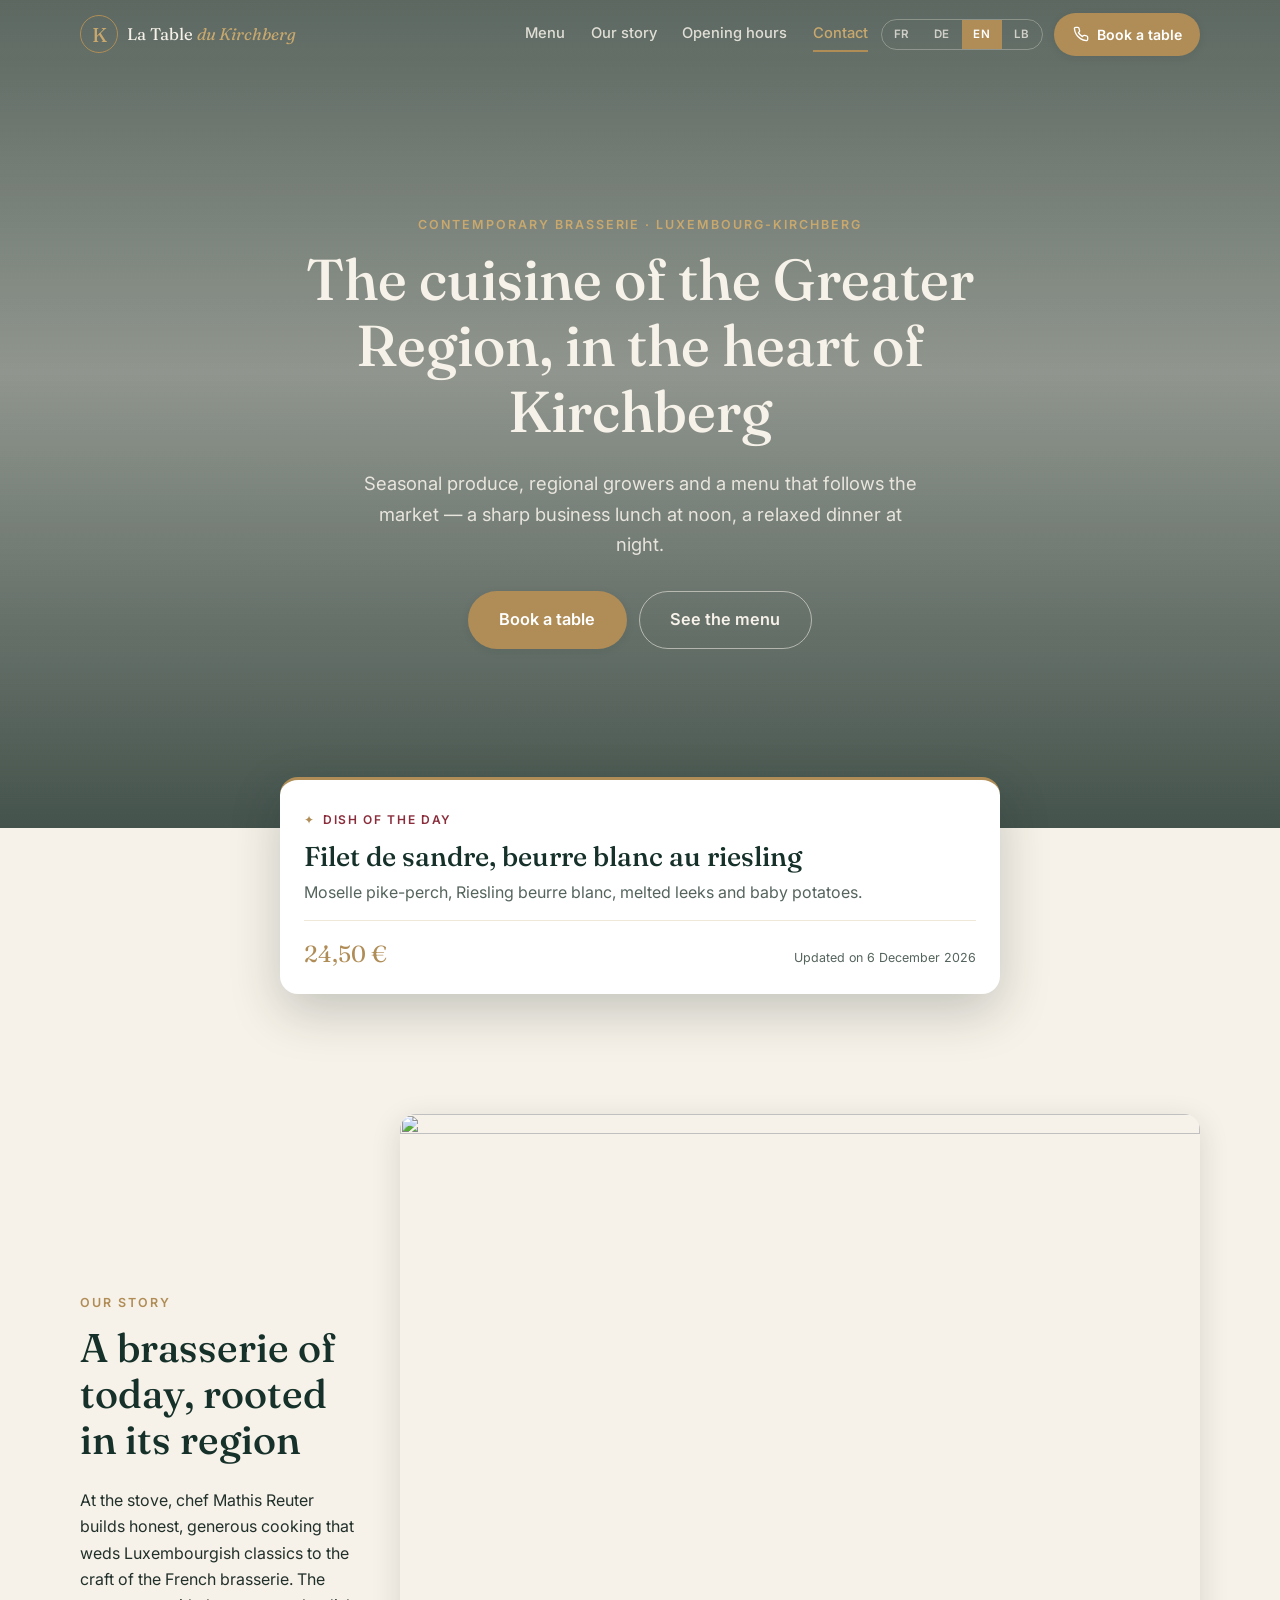
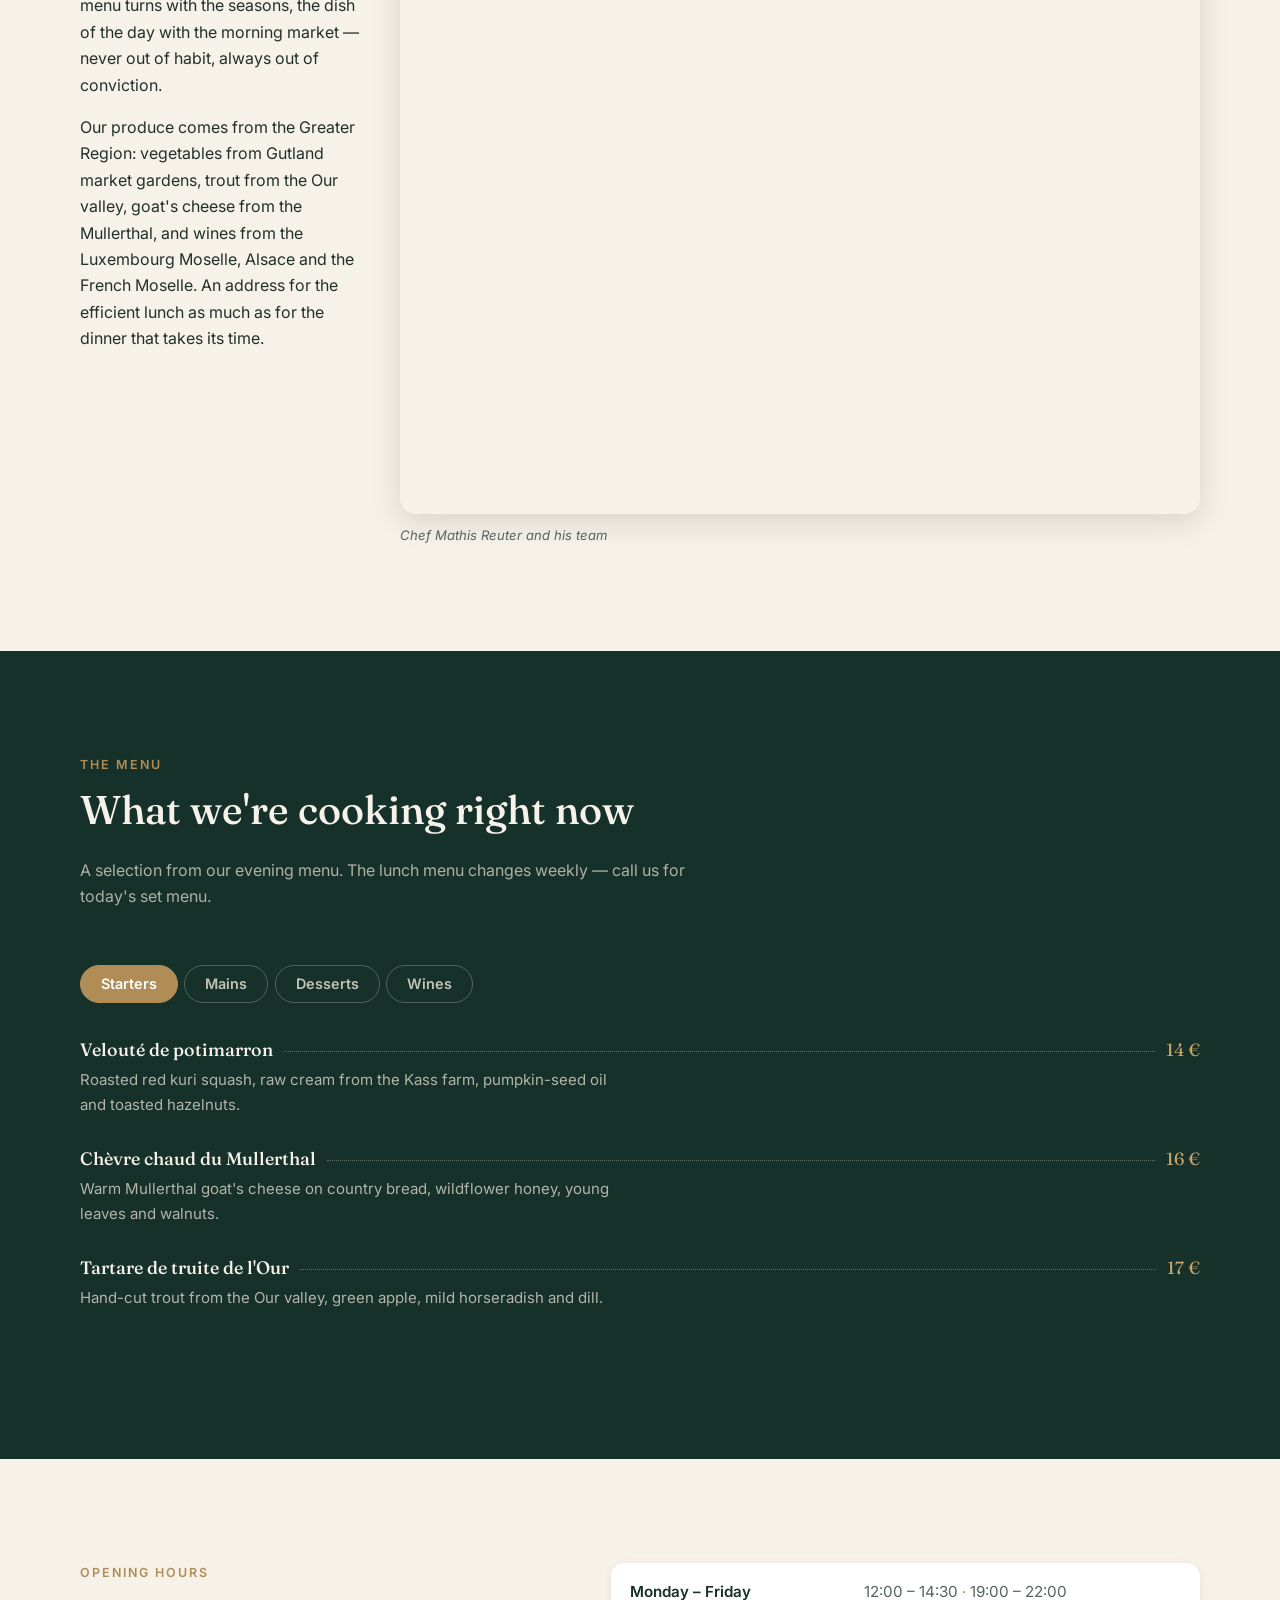
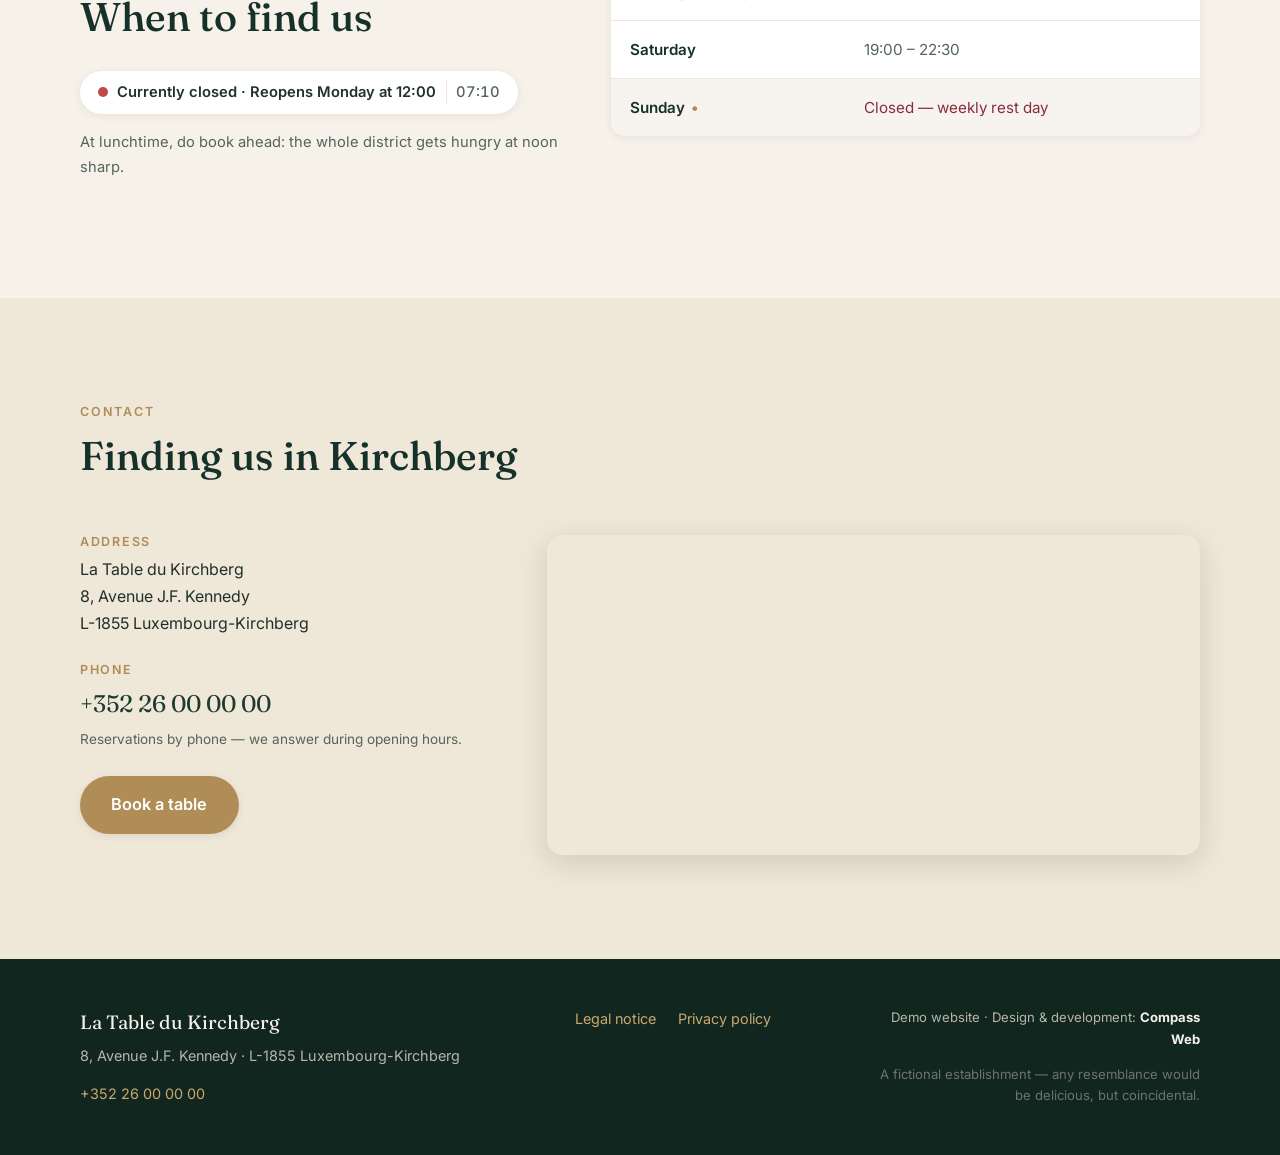
==== index.html @ d332e6d7 "Erster Commit - Webseite" ====
<!DOCTYPE html>
<html lang="fr">
<head>
  <meta charset="UTF-8">
  <meta name="viewport" content="width=device-width, initial-scale=1.0">
  <title>La Table du Kirchberg — Brasserie contemporaine à Luxembourg</title>
  <meta name="description" content="Brasserie contemporaine au Kirchberg : cuisine luxembourgeoise et française, produits régionaux de saison, plat du jour, déjeuner d'affaires et dîner à la carte. Réservation : +352 26 00 00 00.">

  <!-- Open Graph -->
  <meta property="og:type" content="restaurant">
  <meta property="og:title" content="La Table du Kirchberg — Brasserie contemporaine à Luxembourg">
  <meta property="og:description" content="Cuisine de la Grande Région au cœur du Kirchberg. Plat du jour, carte de saison, vins de la Moselle. Réservez au +352 26 00 00 00.">
  <meta property="og:url" content="https://la-table-du-kirchberg.example.com/">
  <meta property="og:image" content="https://placehold.co/1200x630/1d3a2f/f5efe4?text=La+Table+du+Kirchberg">
  <meta property="og:locale" content="fr_LU">
  <meta property="og:locale:alternate" content="de_LU">
  <meta property="og:locale:alternate" content="en_GB">
  <meta property="og:locale:alternate" content="lb_LU">

  <!-- schema.org -->
  <script type="application/ld+json">
  {
    "@context": "https://schema.org",
    "@type": "Restaurant",
    "name": "La Table du Kirchberg",
    "servesCuisine": ["Luxembourgish", "French"],
    "priceRange": "€€€",
    "telephone": "+352 26 00 00 00",
    "address": {
      "@type": "PostalAddress",
      "streetAddress": "8, Avenue J.F. Kennedy",
      "postalCode": "L-1855",
      "addressLocality": "Luxembourg-Kirchberg",
      "addressCountry": "LU"
    },
    "openingHoursSpecification": [
      {
        "@type": "OpeningHoursSpecification",
        "dayOfWeek": ["Monday","Tuesday","Wednesday","Thursday","Friday"],
        "opens": "12:00", "closes": "14:30"
      },
      {
        "@type": "OpeningHoursSpecification",
        "dayOfWeek": ["Monday","Tuesday","Wednesday","Thursday","Friday"],
        "opens": "19:00", "closes": "22:00"
      },
      {
        "@type": "OpeningHoursSpecification",
        "dayOfWeek": "Saturday",
        "opens": "19:00", "closes": "22:30"
      }
    ]
  }
  </script>

  <!-- Fonts -->
  <link rel="preconnect" href="https://fonts.googleapis.com">
  <link rel="preconnect" href="https://fonts.gstatic.com" crossorigin>
  <link href="https://fonts.googleapis.com/css2?family=Fraunces:ital,opsz,wght@0,9..144,400;0,9..144,500;0,9..144,600;1,9..144,400&family=Inter:wght@400;500;600&display=swap" rel="stylesheet">

  <link rel="stylesheet" href="style.css">
</head>
<body>

  <!-- ======================= HEADER ======================= -->
  <header class="site-header" id="siteHeader">
    <div class="header-inner">
      <a class="logo" href="#top" aria-label="La Table du Kirchberg — retour en haut">
        <span class="logo-mark">K</span>
        <span class="logo-text">La Table <em>du Kirchberg</em></span>
      </a>

      <nav class="main-nav" aria-label="Navigation principale">
        <a href="#menu" data-i18n="nav.menu" data-spy="menu">La carte</a>
        <a href="#about" data-i18n="nav.about" data-spy="about">Notre maison</a>
        <a href="#hours" data-i18n="nav.hours" data-spy="hours">Horaires</a>
        <a href="#contact" data-i18n="nav.contact" data-spy="contact">Contact</a>
      </nav>

      <div class="header-actions">
        <div class="lang-switch" role="group" aria-label="Choix de la langue">
          <button type="button" data-lang="fr" class="active" aria-pressed="true">FR</button>
          <button type="button" data-lang="de" aria-pressed="false">DE</button>
          <button type="button" data-lang="en" aria-pressed="false">EN</button>
          <button type="button" data-lang="lb" aria-pressed="false">LB</button>
        </div>
        <a class="btn btn-primary btn-reserve" href="tel:+35226000000">
          <svg viewBox="0 0 24 24" width="16" height="16" aria-hidden="true" fill="none" stroke="currentColor" stroke-width="2" stroke-linecap="round" stroke-linejoin="round"><path d="M22 16.92v3a2 2 0 0 1-2.18 2 19.79 19.79 0 0 1-8.63-3.07 19.5 19.5 0 0 1-6-6 19.79 19.79 0 0 1-3.07-8.67A2 2 0 0 1 4.11 2h3a2 2 0 0 1 2 1.72c.13.96.36 1.9.7 2.81a2 2 0 0 1-.45 2.11L8.09 9.91a16 16 0 0 0 6 6l1.27-1.27a2 2 0 0 1 2.11-.45c.91.34 1.85.57 2.81.7A2 2 0 0 1 22 16.92z"/></svg>
          <span data-i18n="nav.reserve">Réserver</span>
        </a>
      </div>
    </div>
  </header>

  <main id="top">

    <!-- ======================= HERO ======================= -->
    <section class="hero" id="hero">
      <div class="hero-media" aria-hidden="true">
        <img src="https://placehold.co/1600x1000/16302a/f5efe4?text=Photo+%3A+Gastraum+am+Abend"
             alt="" width="1600" height="1000" fetchpriority="high">
        <div class="hero-scrim"></div>
      </div>
      <div class="hero-content">
        <p class="eyebrow" data-i18n="hero.eyebrow">Brasserie contemporaine · Luxembourg-Kirchberg</p>
        <h1 data-i18n="hero.title">La cuisine de la Grande Région, au cœur du Kirchberg</h1>
        <p class="hero-sub" data-i18n="hero.subtitle">Produits de saison, producteurs régionaux et une carte qui suit le rythme du marché — déjeuner d'affaires le midi, dîner détendu le soir.</p>
        <div class="hero-ctas">
          <a class="btn btn-primary btn-lg glow-once" href="tel:+35226000000" data-i18n="hero.ctaReserve">Réserver une table</a>
          <a class="btn btn-ghost btn-lg" href="#menu" data-i18n="hero.ctaMenu">Découvrir la carte</a>
        </div>
      </div>
    </section>

    <!-- ================== PLAT DU JOUR ==================== -->
    <section class="plat-section" id="plat" hidden>
      <div class="container">
        <article class="plat-card" id="platCard" aria-live="polite">
          <div class="plat-badge">
            <span class="plat-badge-star" aria-hidden="true">✦</span>
            <span data-i18n="plat.label">Plat du jour</span>
          </div>
          <div class="plat-body">
            <h2 class="plat-dish" id="platDish"></h2>
            <p class="plat-desc" id="platDesc"></p>
          </div>
          <div class="plat-meta">
            <span class="plat-price" id="platPrice"></span>
            <span class="plat-updated"><span data-i18n="plat.updated">Mis à jour le</span> <time id="platDate"></time></span>
          </div>
        </article>
      </div>
    </section>

    <!-- ===================== ABOUT ======================== -->
    <section class="section about" id="about">
      <div class="container about-grid">
        <div class="about-text reveal">
          <p class="eyebrow" data-i18n="about.eyebrow">Notre maison</p>
          <h2 data-i18n="about.title">Une brasserie d'aujourd'hui, ancrée dans sa région</h2>
          <p data-i18n="about.p1">Aux fourneaux, le chef Mathis Reuter compose une cuisine franche et généreuse…</p>
          <p data-i18n="about.p2">Nos produits viennent de la Grande Région…</p>
        </div>
        <figure class="about-media reveal">
          <img src="https://placehold.co/800x1000/8a2d3b/f5efe4?text=Photo+%3A+K%C3%BCchenchef+in+der+K%C3%BCche"
               alt="" width="800" height="1000" loading="lazy">
          <figcaption data-i18n="about.imgCaption">Le chef Mathis Reuter et son équipe</figcaption>
        </figure>
      </div>
    </section>

    <!-- ====================== MENU ======================== -->
    <section class="section menu" id="menu">
      <div class="container">
        <div class="section-head reveal">
          <p class="eyebrow" data-i18n="menu.eyebrow">La carte</p>
          <h2 data-i18n="menu.title">Ce que nous cuisinons en ce moment</h2>
          <p class="section-sub" data-i18n="menu.subtitle">Une sélection de notre carte du soir.</p>
        </div>

        <div class="menu-tabs reveal" role="tablist" aria-label="Catégories de la carte">
          <button role="tab" aria-selected="true"  aria-controls="panel-entrees"  id="tab-entrees"  data-cat="entrees"  class="active" data-i18n="menu.tab.entrees">Entrées</button>
          <button role="tab" aria-selected="false" aria-controls="panel-plats"    id="tab-plats"    data-cat="plats"    data-i18n="menu.tab.plats">Plats</button>
          <button role="tab" aria-selected="false" aria-controls="panel-desserts" id="tab-desserts" data-cat="desserts" data-i18n="menu.tab.desserts">Desserts</button>
          <button role="tab" aria-selected="false" aria-controls="panel-vins"     id="tab-vins"     data-cat="vins"     data-i18n="menu.tab.vins">Vins</button>
        </div>

        <div class="menu-panels">
          <div class="menu-panel active" id="panel-entrees" role="tabpanel" aria-labelledby="tab-entrees">
            <ul class="dish-list">
              <li class="dish">
                <div class="dish-head"><h3>Velouté de potimarron</h3><span class="dish-dots" aria-hidden="true"></span><span class="dish-price">14&nbsp;€</span></div>
                <p data-i18n="dish.veloute.desc"></p>
              </li>
              <li class="dish">
                <div class="dish-head"><h3>Chèvre chaud du Mullerthal</h3><span class="dish-dots" aria-hidden="true"></span><span class="dish-price">16&nbsp;€</span></div>
                <p data-i18n="dish.chevre.desc"></p>
              </li>
              <li class="dish">
                <div class="dish-head"><h3>Tartare de truite de l'Our</h3><span class="dish-dots" aria-hidden="true"></span><span class="dish-price">17&nbsp;€</span></div>
                <p data-i18n="dish.tartare.desc"></p>
              </li>
            </ul>
          </div>

          <div class="menu-panel" id="panel-plats" role="tabpanel" aria-labelledby="tab-plats" hidden>
            <ul class="dish-list">
              <li class="dish">
                <div class="dish-head"><h3>Bouchée à la reine</h3><span class="dish-dots" aria-hidden="true"></span><span class="dish-price">26&nbsp;€</span></div>
                <p data-i18n="dish.bouchee.desc"></p>
              </li>
              <li class="dish">
                <div class="dish-head"><h3>Judd mat Gaardebounen</h3><span class="dish-dots" aria-hidden="true"></span><span class="dish-price">28&nbsp;€</span></div>
                <p data-i18n="dish.judd.desc"></p>
              </li>
              <li class="dish">
                <div class="dish-head"><h3>Filet de sandre, beurre blanc au riesling</h3><span class="dish-dots" aria-hidden="true"></span><span class="dish-price">32&nbsp;€</span></div>
                <p data-i18n="dish.sandre.desc"></p>
              </li>
              <li class="dish">
                <div class="dish-head"><h3>Entrecôte, frites maison, béarnaise</h3><span class="dish-dots" aria-hidden="true"></span><span class="dish-price">34&nbsp;€</span></div>
                <p data-i18n="dish.entrecote.desc"></p>
              </li>
            </ul>
          </div>

          <div class="menu-panel" id="panel-desserts" role="tabpanel" aria-labelledby="tab-desserts" hidden>
            <ul class="dish-list">
              <li class="dish">
                <div class="dish-head"><h3>Quetschentaart</h3><span class="dish-dots" aria-hidden="true"></span><span class="dish-price">11&nbsp;€</span></div>
                <p data-i18n="dish.quetschentaart.desc"></p>
              </li>
              <li class="dish">
                <div class="dish-head"><h3>Mousse au chocolat, fleur de sel</h3><span class="dish-dots" aria-hidden="true"></span><span class="dish-price">12&nbsp;€</span></div>
                <p data-i18n="dish.mousse.desc"></p>
              </li>
              <li class="dish">
                <div class="dish-head"><h3>Café gourmand</h3><span class="dish-dots" aria-hidden="true"></span><span class="dish-price">13&nbsp;€</span></div>
                <p data-i18n="dish.cafe.desc"></p>
              </li>
            </ul>
          </div>

          <div class="menu-panel" id="panel-vins" role="tabpanel" aria-labelledby="tab-vins" hidden>
            <p class="wine-unit"><span data-i18n="menu.wineUnit">verre / bouteille</span></p>
            <ul class="dish-list">
              <li class="dish">
                <div class="dish-head"><h3>Riesling « Wormeldange »</h3><span class="dish-dots" aria-hidden="true"></span><span class="dish-price">9&nbsp;/&nbsp;48&nbsp;€</span></div>
                <p data-i18n="wine.riesling.desc"></p>
              </li>
              <li class="dish">
                <div class="dish-head"><h3>Pinot Gris de la Moselle</h3><span class="dish-dots" aria-hidden="true"></span><span class="dish-price">8&nbsp;/&nbsp;42&nbsp;€</span></div>
                <p data-i18n="wine.pinotgris.desc"></p>
              </li>
              <li class="dish">
                <div class="dish-head"><h3>Crémant de Luxembourg brut</h3><span class="dish-dots" aria-hidden="true"></span><span class="dish-price">10&nbsp;/&nbsp;52&nbsp;€</span></div>
                <p data-i18n="wine.cremant.desc"></p>
              </li>
              <li class="dish">
                <div class="dish-head"><h3>Pinot Noir d'Alsace</h3><span class="dish-dots" aria-hidden="true"></span><span class="dish-price">8&nbsp;/&nbsp;44&nbsp;€</span></div>
                <p data-i18n="wine.pinotnoir.desc"></p>
              </li>
            </ul>
          </div>
        </div>
      </div>
    </section>

    <!-- ===================== HOURS ======================== -->
    <section class="section hours" id="hours">
      <div class="container hours-grid">
        <div class="hours-text reveal">
          <p class="eyebrow" data-i18n="hours.eyebrow">Horaires</p>
          <h2 data-i18n="hours.title">Quand nous trouver</h2>

          <div class="status-badge" id="statusBadge">
            <span class="status-dot" id="statusDot" aria-hidden="true"></span>
            <span class="status-text" id="statusText">…</span>
            <span class="status-clock" id="statusClock" aria-hidden="true"></span>
          </div>

          <p class="hours-note" data-i18n="hours.note">Le midi, pensez à réserver.</p>
        </div>

        <table class="hours-table reveal" id="hoursTable">
          <tbody>
            <tr data-days="1-5">
              <th scope="row" data-i18n="hours.monfri">Lundi – Vendredi</th>
              <td>12:00 – 14:30 <span class="sep">·</span> 19:00 – 22:00</td>
            </tr>
            <tr data-days="6">
              <th scope="row" data-i18n="hours.sat">Samedi</th>
              <td>19:00 – 22:30</td>
            </tr>
            <tr data-days="0" class="closed-row">
              <th scope="row" data-i18n="hours.sun">Dimanche</th>
              <td data-i18n="hours.closedDay">Fermé — jour de repos</td>
            </tr>
          </tbody>
        </table>
      </div>
    </section>

    <!-- ==================== CONTACT ======================= -->
    <section class="section contact" id="contact">
      <div class="container">
        <div class="section-head reveal">
          <p class="eyebrow" data-i18n="contact.eyebrow">Contact</p>
          <h2 data-i18n="contact.title">Nous trouver au Kirchberg</h2>
        </div>

        <div class="contact-grid">
          <div class="contact-info reveal">
            <div class="contact-block">
              <h3 data-i18n="contact.addressLabel">Adresse</h3>
              <address>
                La Table du Kirchberg<br>
                8, Avenue J.F. Kennedy<br>
                L-1855 Luxembourg-Kirchberg
              </address>
            </div>
            <div class="contact-block">
              <h3 data-i18n="contact.phoneLabel">Téléphone</h3>
              <a class="contact-phone" href="tel:+35226000000">+352 26 00 00 00</a>
              <p class="contact-note" data-i18n="contact.phoneNote">Réservations par téléphone.</p>
            </div>
            <a class="btn btn-primary btn-lg" href="tel:+35226000000" data-i18n="nav.reserve">Réserver</a>
          </div>

          <div class="contact-map reveal">
            <iframe
              src="https://www.google.com/maps?q=Avenue%20J.F.%20Kennedy%2C%20L-1855%20Luxembourg-Kirchberg&output=embed"
              width="600" height="450" style="border:0" loading="lazy"
              referrerpolicy="no-referrer-when-downgrade"
              title="Plan d'accès — Luxembourg-Kirchberg" id="mapFrame"></iframe>
          </div>
        </div>
      </div>
    </section>
  </main>

  <!-- ===================== FOOTER ======================== -->
  <footer class="site-footer">
    <div class="container footer-grid">
      <div class="footer-brand">
        <p class="footer-name">La Table du Kirchberg</p>
        <p>8, Avenue J.F. Kennedy · L-1855 Luxembourg-Kirchberg</p>
        <a href="tel:+35226000000">+352 26 00 00 00</a>
      </div>
      <nav class="footer-links" aria-label="Liens légaux">
        <a href="#" data-i18n="footer.impressum">Mentions légales</a>
        <a href="#" data-i18n="footer.privacy">Protection des données</a>
      </nav>
      <div class="footer-demo">
        <p><span data-i18n="footer.demo">Site de démonstration · Design &amp; réalisation :</span> <strong>Compass Web</strong></p>
        <p class="footer-fictional" data-i18n="footer.fictional">Établissement fictif.</p>
      </div>
    </div>
  </footer>

  <button class="back-to-top" id="backToTop" type="button" aria-label="Retour en haut de page" data-i18n-aria="misc.backToTop">
    <svg viewBox="0 0 24 24" width="20" height="20" aria-hidden="true" fill="none" stroke="currentColor" stroke-width="2.5" stroke-linecap="round" stroke-linejoin="round"><path d="M18 15l-6-6-6 6"/></svg>
  </button>

  <script src="translations.js"></script>
  <script src="script.js"></script>
</body>
</html>
---- style.css ----
/* =============================================================
   La Table du Kirchberg — Stylesheet
   Palette: tiefes Grün / Creme / Messing · Fraunces + Inter
   Mobile-first, nur Transform/Opacity-Animationen
   ============================================================= */

:root {
  --green-950: #122620;
  --green-900: #16302a;
  --green-800: #1d3a2f;
  --green-700: #27503f;
  --cream: #f7f2e9;
  --cream-soft: #efe7d8;
  --ink: #22302b;
  --ink-soft: #55645d;
  --brass: #b08d57;
  --brass-light: #c9a86e;
  --bordeaux: #8a2d3b;
  --open: #3e9e5f;
  --closed: #c04949;

  --font-display: "Fraunces", Georgia, serif;
  --font-body: "Inter", system-ui, -apple-system, sans-serif;

  --ease: cubic-bezier(0.22, 1, 0.36, 1);
  --shadow-sm: 0 2px 8px rgba(18, 38, 32, 0.08);
  --shadow-md: 0 8px 30px rgba(18, 38, 32, 0.14);
  --shadow-lg: 0 18px 50px rgba(18, 38, 32, 0.22);

  --header-h: 68px;
  --container: 1120px;
}

*, *::before, *::after { box-sizing: border-box; }

html { scroll-behavior: smooth; }

body {
  margin: 0;
  font-family: var(--font-body);
  font-size: 1rem;
  line-height: 1.65;
  color: var(--ink);
  background: var(--cream);
  -webkit-font-smoothing: antialiased;
}

img { max-width: 100%; height: auto; display: block; }

h1, h2, h3 {
  font-family: var(--font-display);
  font-weight: 500;
  line-height: 1.15;
  margin: 0 0 0.6em;
  color: var(--green-900);
}

h1 { font-size: clamp(2.1rem, 6vw, 3.6rem); }
h2 { font-size: clamp(1.7rem, 4.5vw, 2.5rem); }
h3 { font-size: 1.15rem; }

p { margin: 0 0 1em; }
a { color: var(--green-800); }

.container {
  width: min(var(--container), 100% - 2.5rem);
  margin-inline: auto;
}

.eyebrow {
  font-size: 0.78rem;
  font-weight: 600;
  letter-spacing: 0.16em;
  text-transform: uppercase;
  color: var(--brass);
  margin-bottom: 0.9em;
}

.section { padding: clamp(3.5rem, 9vw, 6.5rem) 0; }

.section-head { max-width: 620px; margin-bottom: clamp(2rem, 5vw, 3.5rem); }
.section-sub { color: var(--ink-soft); }

/* ---------- i18n cross-fade ---------- */
[data-i18n], .lang-fade-target {
  transition: opacity 220ms ease;
}
body.lang-switching [data-i18n] { opacity: 0; }

/* =================== Buttons =================== */
.btn {
  display: inline-flex;
  align-items: center;
  justify-content: center;
  gap: 0.5rem;
  padding: 0.7rem 1.4rem;
  border-radius: 999px;
  border: 1.5px solid transparent;
  font-family: var(--font-body);
  font-size: 0.95rem;
  font-weight: 600;
  text-decoration: none;
  cursor: pointer;
  transition: transform 220ms var(--ease), box-shadow 220ms var(--ease),
              background-color 220ms ease, color 220ms ease, border-color 220ms ease;
  will-change: transform;
}
.btn-lg { padding: 0.9rem 1.9rem; font-size: 1.02rem; }

.btn-primary {
  background: var(--brass);
  color: #fff;
  box-shadow: var(--shadow-sm);
}
.btn-primary:hover { background: var(--brass-light); transform: translateY(-2px); box-shadow: var(--shadow-md); }
.btn-primary:active { transform: translateY(0) scale(0.98); box-shadow: var(--shadow-sm); }

.btn-ghost {
  background: transparent;
  color: var(--cream);
  border-color: rgba(247, 242, 233, 0.55);
}
.btn-ghost:hover { border-color: var(--cream); background: rgba(247, 242, 233, 0.1); transform: translateY(-2px); }
.btn-ghost:active { transform: scale(0.98); }

/* dezenter Glow beim ersten Sichtbarwerden des Hero-CTAs */
@keyframes glowOnce {
  0%, 100% { box-shadow: 0 0 0 0 rgba(176, 141, 87, 0); }
  40% { box-shadow: 0 0 0 10px rgba(176, 141, 87, 0.25); }
}
.glow-once { animation: glowOnce 1.8s ease 1.2s 2; }

/* =================== Header =================== */
.site-header {
  position: fixed;
  inset: 0 0 auto 0;
  z-index: 100;
  transition: background-color 320ms ease, box-shadow 320ms ease, padding 320ms ease;
  padding: 0.65rem 0;
}
.site-header.scrolled {
  background: rgba(22, 48, 42, 0.92);
  backdrop-filter: blur(10px);
  -webkit-backdrop-filter: blur(10px);
  box-shadow: 0 4px 24px rgba(18, 38, 32, 0.35);
  padding: 0.35rem 0;
}

.header-inner {
  width: min(var(--container), 100% - 1.6rem);
  margin-inline: auto;
  display: flex;
  align-items: center;
  gap: 0.8rem;
  min-height: 48px;
}

.logo {
  display: flex;
  align-items: center;
  gap: 0.55rem;
  text-decoration: none;
  color: var(--cream);
  margin-right: auto;
}
.logo-mark {
  display: grid;
  place-items: center;
  width: 38px; height: 38px;
  flex: 0 0 38px;
  border: 1.5px solid var(--brass);
  border-radius: 50%;
  font-family: var(--font-display);
  font-size: 1.25rem;
  color: var(--brass-light);
}
.logo-text {
  font-family: var(--font-display);
  font-size: 1.05rem;
  line-height: 1.1;
  white-space: nowrap;
}
.logo-text em { font-style: italic; color: var(--brass-light); }

.main-nav { display: none; gap: 1.6rem; }
.main-nav a {
  color: rgba(247, 242, 233, 0.85);
  text-decoration: none;
  font-size: 0.92rem;
  font-weight: 500;
  padding: 0.3rem 0;
  border-bottom: 2px solid transparent;
  transition: color 200ms ease, border-color 200ms ease;
}
.main-nav a:hover { color: var(--cream); }
.main-nav a.active { color: var(--brass-light); border-bottom-color: var(--brass); }

.header-actions { display: flex; align-items: center; gap: 0.7rem; }

.lang-switch {
  display: flex;
  border: 1px solid rgba(247, 242, 233, 0.3);
  border-radius: 999px;
  overflow: hidden;
}
.lang-switch button {
  appearance: none;
  border: 0;
  background: transparent;
  color: rgba(247, 242, 233, 0.75);
  font: 600 0.72rem/1 var(--font-body);
  letter-spacing: 0.04em;
  padding: 0.55rem 0.6rem;
  cursor: pointer;
  transition: background-color 200ms ease, color 200ms ease;
  min-width: 40px;
}
.lang-switch button:hover { color: var(--cream); }
.lang-switch button.active {
  background: var(--brass);
  color: #fff;
}

.btn-reserve { padding: 0.55rem 1.1rem; font-size: 0.88rem; }
.btn-reserve span { display: none; }

/* =================== Hero =================== */
.hero {
  position: relative;
  min-height: 92svh;
  display: grid;
  place-items: center;
  overflow: hidden;
  padding: calc(var(--header-h) + 2rem) 0 4rem;
}
.hero-media { position: absolute; inset: 0; z-index: -1; }
.hero-media img {
  width: 100%; height: 100%;
  object-fit: cover;
  animation: kenburns 22s var(--ease) both alternate infinite;
  will-change: transform;
}
@keyframes kenburns {
  from { transform: scale(1) translateY(0); }
  to   { transform: scale(1.08) translateY(-1.5%); }
}
.hero-scrim {
  position: absolute; inset: 0;
  background: linear-gradient(180deg,
    rgba(18, 38, 32, 0.68) 0%,
    rgba(18, 38, 32, 0.45) 45%,
    rgba(18, 38, 32, 0.78) 100%);
}

.hero-content {
  width: min(760px, 100% - 2.5rem);
  text-align: center;
  color: var(--cream);
}
.hero-content .eyebrow { color: var(--brass-light); }
.hero-content h1 { color: var(--cream); margin-bottom: 0.4em; }
.hero-sub {
  font-size: clamp(1rem, 2.5vw, 1.15rem);
  color: rgba(247, 242, 233, 0.88);
  max-width: 560px;
  margin-inline: auto;
}
.hero-ctas {
  display: flex;
  flex-wrap: wrap;
  justify-content: center;
  gap: 0.8rem;
  margin-top: 2rem;
}

/* Hero-Eingangsanimation */
.hero-content > * {
  opacity: 0;
  transform: translateY(18px);
  animation: riseIn 700ms var(--ease) forwards;
}
.hero-content > *:nth-child(2) { animation-delay: 120ms; }
.hero-content > *:nth-child(3) { animation-delay: 240ms; }
.hero-content > *:nth-child(4) { animation-delay: 360ms; }
@keyframes riseIn {
  to { opacity: 1; transform: translateY(0); }
}

/* =================== Plat du jour =================== */
.plat-section {
  position: relative;
  z-index: 2;
  margin-top: -3.2rem;
  padding-bottom: 1rem;
}
.plat-card {
  background: #fff;
  border-radius: 18px;
  box-shadow: var(--shadow-lg);
  border-top: 3px solid var(--brass);
  padding: 1.6rem 1.5rem 1.3rem;
  max-width: 720px;
  margin-inline: auto;
  opacity: 0;
  transform: translateY(16px);
  transition: opacity 550ms var(--ease), transform 550ms var(--ease);
}
.plat-card.shown { opacity: 1; transform: translateY(0); }

.plat-badge {
  display: inline-flex;
  align-items: center;
  gap: 0.45rem;
  font-size: 0.75rem;
  font-weight: 600;
  letter-spacing: 0.14em;
  text-transform: uppercase;
  color: var(--bordeaux);
  margin-bottom: 0.7rem;
}
.plat-badge-star { color: var(--brass); }

.plat-dish {
  font-size: clamp(1.35rem, 4vw, 1.7rem);
  margin-bottom: 0.25em;
}
.plat-desc { color: var(--ink-soft); margin-bottom: 0.9rem; }

.plat-meta {
  display: flex;
  align-items: baseline;
  justify-content: space-between;
  gap: 1rem;
  flex-wrap: wrap;
  border-top: 1px solid var(--cream-soft);
  padding-top: 0.85rem;
}
.plat-price {
  font-family: var(--font-display);
  font-size: 1.45rem;
  color: var(--brass);
}
.plat-updated { font-size: 0.78rem; color: var(--ink-soft); }

/* =================== About =================== */
.about { background: var(--cream); }
.about-grid {
  display: grid;
  gap: 2.5rem;
  align-items: center;
}
.about-media {
  margin: 0;
  position: relative;
}
.about-media img {
  border-radius: 16px;
  box-shadow: var(--shadow-md);
  aspect-ratio: 4 / 5;
  object-fit: cover;
}
.about-media figcaption {
  font-size: 0.82rem;
  color: var(--ink-soft);
  margin-top: 0.7rem;
  font-style: italic;
}

/* =================== Menu =================== */
.menu {
  background: var(--green-900);
  color: var(--cream-soft);
}
.menu h2, .menu h3 { color: var(--cream); }
.menu .section-sub { color: rgba(239, 231, 216, 0.7); }

.menu-tabs {
  display: flex;
  gap: 0.4rem;
  flex-wrap: wrap;
  margin-bottom: 2rem;
}
.menu-tabs button {
  appearance: none;
  border: 1.5px solid rgba(239, 231, 216, 0.28);
  background: transparent;
  color: rgba(239, 231, 216, 0.8);
  font: 600 0.9rem/1 var(--font-body);
  padding: 0.65rem 1.25rem;
  border-radius: 999px;
  cursor: pointer;
  transition: background-color 220ms ease, color 220ms ease,
              border-color 220ms ease, transform 220ms var(--ease);
}
.menu-tabs button:hover { border-color: var(--brass-light); color: var(--cream); transform: translateY(-2px); }
.menu-tabs button:active { transform: scale(0.97); }
.menu-tabs button.active {
  background: var(--brass);
  border-color: var(--brass);
  color: #fff;
}

.menu-panels { position: relative; min-height: 320px; }
.menu-panel {
  opacity: 0;
  transform: translateY(14px);
  transition: opacity 380ms var(--ease), transform 380ms var(--ease);
  pointer-events: none;
  position: absolute;
  inset: 0 auto auto 0;
  width: 100%;
}
.menu-panel.active {
  opacity: 1;
  transform: translateY(0);
  pointer-events: auto;
  position: relative;
}

.wine-unit {
  font-size: 0.8rem;
  letter-spacing: 0.1em;
  text-transform: uppercase;
  color: var(--brass-light);
  margin-bottom: 1.2rem;
}

.dish-list {
  list-style: none;
  margin: 0;
  padding: 0;
  display: grid;
  gap: 1.6rem;
}
.dish p { color: rgba(239, 231, 216, 0.72); font-size: 0.94rem; margin: 0.3rem 0 0; max-width: 60ch; }
.dish-head {
  display: flex;
  align-items: baseline;
  gap: 0.7rem;
}
.dish-head h3 { margin: 0; font-size: 1.12rem; flex-shrink: 1; }
.dish-dots {
  flex: 1;
  border-bottom: 1px dotted rgba(239, 231, 216, 0.35);
  transform: translateY(-4px);
  min-width: 1.5rem;
}
.dish-price {
  font-family: var(--font-display);
  font-size: 1.1rem;
  color: var(--brass-light);
  white-space: nowrap;
}

/* Gestaffeltes Einblenden der Gerichte beim Panelwechsel */
.menu-panel.active .dish {
  opacity: 0;
  transform: translateY(10px);
  animation: riseIn 450ms var(--ease) forwards;
}
.menu-panel.active .dish:nth-child(1) { animation-delay: 40ms; }
.menu-panel.active .dish:nth-child(2) { animation-delay: 110ms; }
.menu-panel.active .dish:nth-child(3) { animation-delay: 180ms; }
.menu-panel.active .dish:nth-child(4) { animation-delay: 250ms; }

/* =================== Hours =================== */
.hours { background: var(--cream); }
.hours-grid {
  display: grid;
  gap: 2.5rem;
  align-items: start;
}

.status-badge {
  display: inline-flex;
  align-items: center;
  gap: 0.6rem;
  background: #fff;
  border-radius: 999px;
  padding: 0.6rem 1.1rem;
  box-shadow: var(--shadow-sm);
  font-size: 0.92rem;
  font-weight: 600;
  margin: 0.4rem 0 1rem;
}
.status-dot {
  width: 10px; height: 10px;
  border-radius: 50%;
  background: var(--ink-soft);
  flex-shrink: 0;
}
.status-badge.is-open .status-dot {
  background: var(--open);
  box-shadow: 0 0 0 0 rgba(62, 158, 95, 0.5);
  animation: pulseDot 2.4s ease infinite;
}
.status-badge.is-closed .status-dot { background: var(--closed); }
@keyframes pulseDot {
  0% { box-shadow: 0 0 0 0 rgba(62, 158, 95, 0.45); }
  70% { box-shadow: 0 0 0 8px rgba(62, 158, 95, 0); }
  100% { box-shadow: 0 0 0 0 rgba(62, 158, 95, 0); }
}
.status-clock {
  color: var(--ink-soft);
  font-weight: 500;
  font-variant-numeric: tabular-nums;
  border-left: 1px solid var(--cream-soft);
  padding-left: 0.6rem;
}
.hours-note { color: var(--ink-soft); font-size: 0.92rem; }

.hours-table {
  width: 100%;
  border-collapse: collapse;
  background: #fff;
  border-radius: 14px;
  overflow: hidden;
  box-shadow: var(--shadow-sm);
}
.hours-table th, .hours-table td {
  text-align: left;
  padding: 1rem 1.2rem;
  border-bottom: 1px solid var(--cream-soft);
  font-size: 0.95rem;
}
.hours-table tr:last-child th, .hours-table tr:last-child td { border-bottom: 0; }
.hours-table th { font-weight: 600; color: var(--green-900); }
.hours-table td { color: var(--ink-soft); white-space: nowrap; }
.hours-table .sep { color: var(--brass); }
.hours-table .closed-row td { color: var(--bordeaux); white-space: normal; }
.hours-table tr.today {
  background: rgba(176, 141, 87, 0.1);
}
.hours-table tr.today th::after {
  content: "•";
  color: var(--brass);
  margin-left: 0.4rem;
}

/* =================== Contact =================== */
.contact { background: var(--cream-soft); }
.contact-grid {
  display: grid;
  gap: 2rem;
}
.contact-block { margin-bottom: 1.6rem; }
.contact-block h3 {
  font-family: var(--font-body);
  font-size: 0.78rem;
  font-weight: 600;
  letter-spacing: 0.14em;
  text-transform: uppercase;
  color: var(--brass);
  margin-bottom: 0.4rem;
}
address { font-style: normal; line-height: 1.7; }
.contact-phone {
  font-family: var(--font-display);
  font-size: 1.5rem;
  color: var(--green-800);
  text-decoration: none;
}
.contact-phone:hover { color: var(--brass); }
.contact-note { font-size: 0.85rem; color: var(--ink-soft); margin-top: 0.3rem; }

.contact-map iframe {
  width: 100%;
  height: 100%;
  min-height: 320px;
  border-radius: 16px;
  box-shadow: var(--shadow-md);
  display: block;
}

/* =================== Footer =================== */
.site-footer {
  background: var(--green-950);
  color: rgba(239, 231, 216, 0.75);
  padding: 3rem 0 2.2rem;
  font-size: 0.9rem;
}
.footer-grid {
  display: grid;
  gap: 1.8rem;
}
.footer-name {
  font-family: var(--font-display);
  font-size: 1.2rem;
  color: var(--cream);
  margin-bottom: 0.3rem;
}
.site-footer a { color: var(--brass-light); text-decoration: none; }
.site-footer a:hover { text-decoration: underline; }
.footer-links { display: flex; gap: 1.4rem; }
.footer-demo { font-size: 0.82rem; }
.footer-demo strong { color: var(--cream); }
.footer-fictional { opacity: 0.55; margin-top: 0.4rem; }

/* =================== Back to top =================== */
.back-to-top {
  position: fixed;
  right: 1.1rem;
  bottom: 1.1rem;
  z-index: 90;
  width: 46px; height: 46px;
  border-radius: 50%;
  border: 0;
  background: var(--green-800);
  color: var(--cream);
  display: grid;
  place-items: center;
  cursor: pointer;
  box-shadow: var(--shadow-md);
  opacity: 0;
  transform: translateY(12px);
  pointer-events: none;
  transition: opacity 320ms ease, transform 320ms var(--ease), background-color 200ms ease;
}
.back-to-top.visible {
  opacity: 1;
  transform: translateY(0);
  pointer-events: auto;
}
.back-to-top:hover { background: var(--brass); }
.back-to-top:active { transform: scale(0.94); }

/* =================== Scroll-Reveal =================== */
.reveal {
  opacity: 0;
  transform: translateY(24px);
  transition: opacity 600ms var(--ease), transform 600ms var(--ease);
}
.reveal.in-view {
  opacity: 1;
  transform: translateY(0);
}
/* Ohne JS bleibt alles sichtbar */
.no-observer .reveal { opacity: 1; transform: none; }

/* =================== Responsive =================== */
@media (min-width: 640px) {
  .btn-reserve span { display: inline; }
  .about-grid { grid-template-columns: 1.15fr 0.85fr; }
  .hours-grid { grid-template-columns: 1fr 1.2fr; }
}

@media (min-width: 900px) {
  .main-nav { display: flex; }
  .contact-grid { grid-template-columns: 0.8fr 1.2fr; }
  .footer-grid {
    grid-template-columns: 1.2fr 1fr 1fr;
    align-items: start;
  }
  .footer-links { justify-content: center; }
  .footer-demo { text-align: right; }
}

/* =================== Reduced Motion =================== */
@media (prefers-reduced-motion: reduce) {
  html { scroll-behavior: auto; }
  *, *::before, *::after {
    animation-duration: 0.01ms !important;
    animation-iteration-count: 1 !important;
    transition-duration: 0.01ms !important;
  }
  .hero-media img { animation: none; }
  .reveal, .hero-content > *, .plat-card { opacity: 1; transform: none; }
}
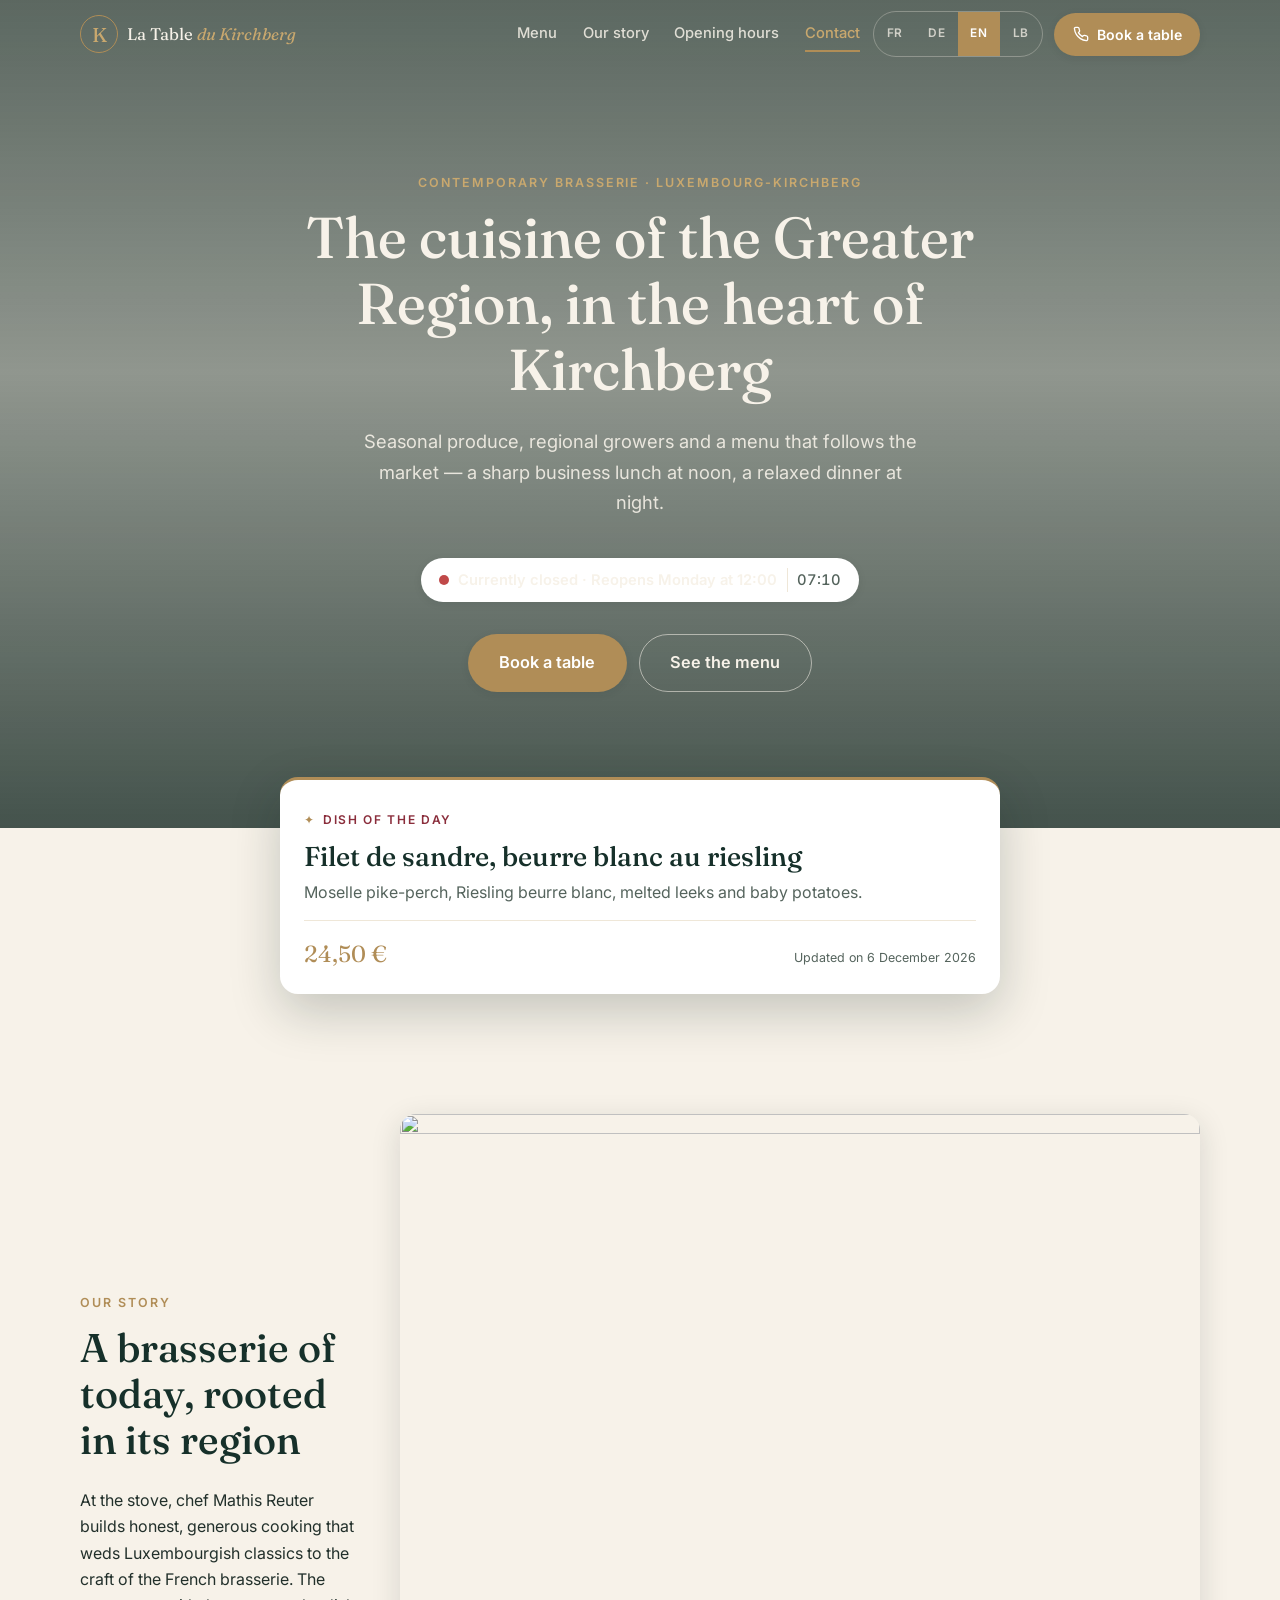
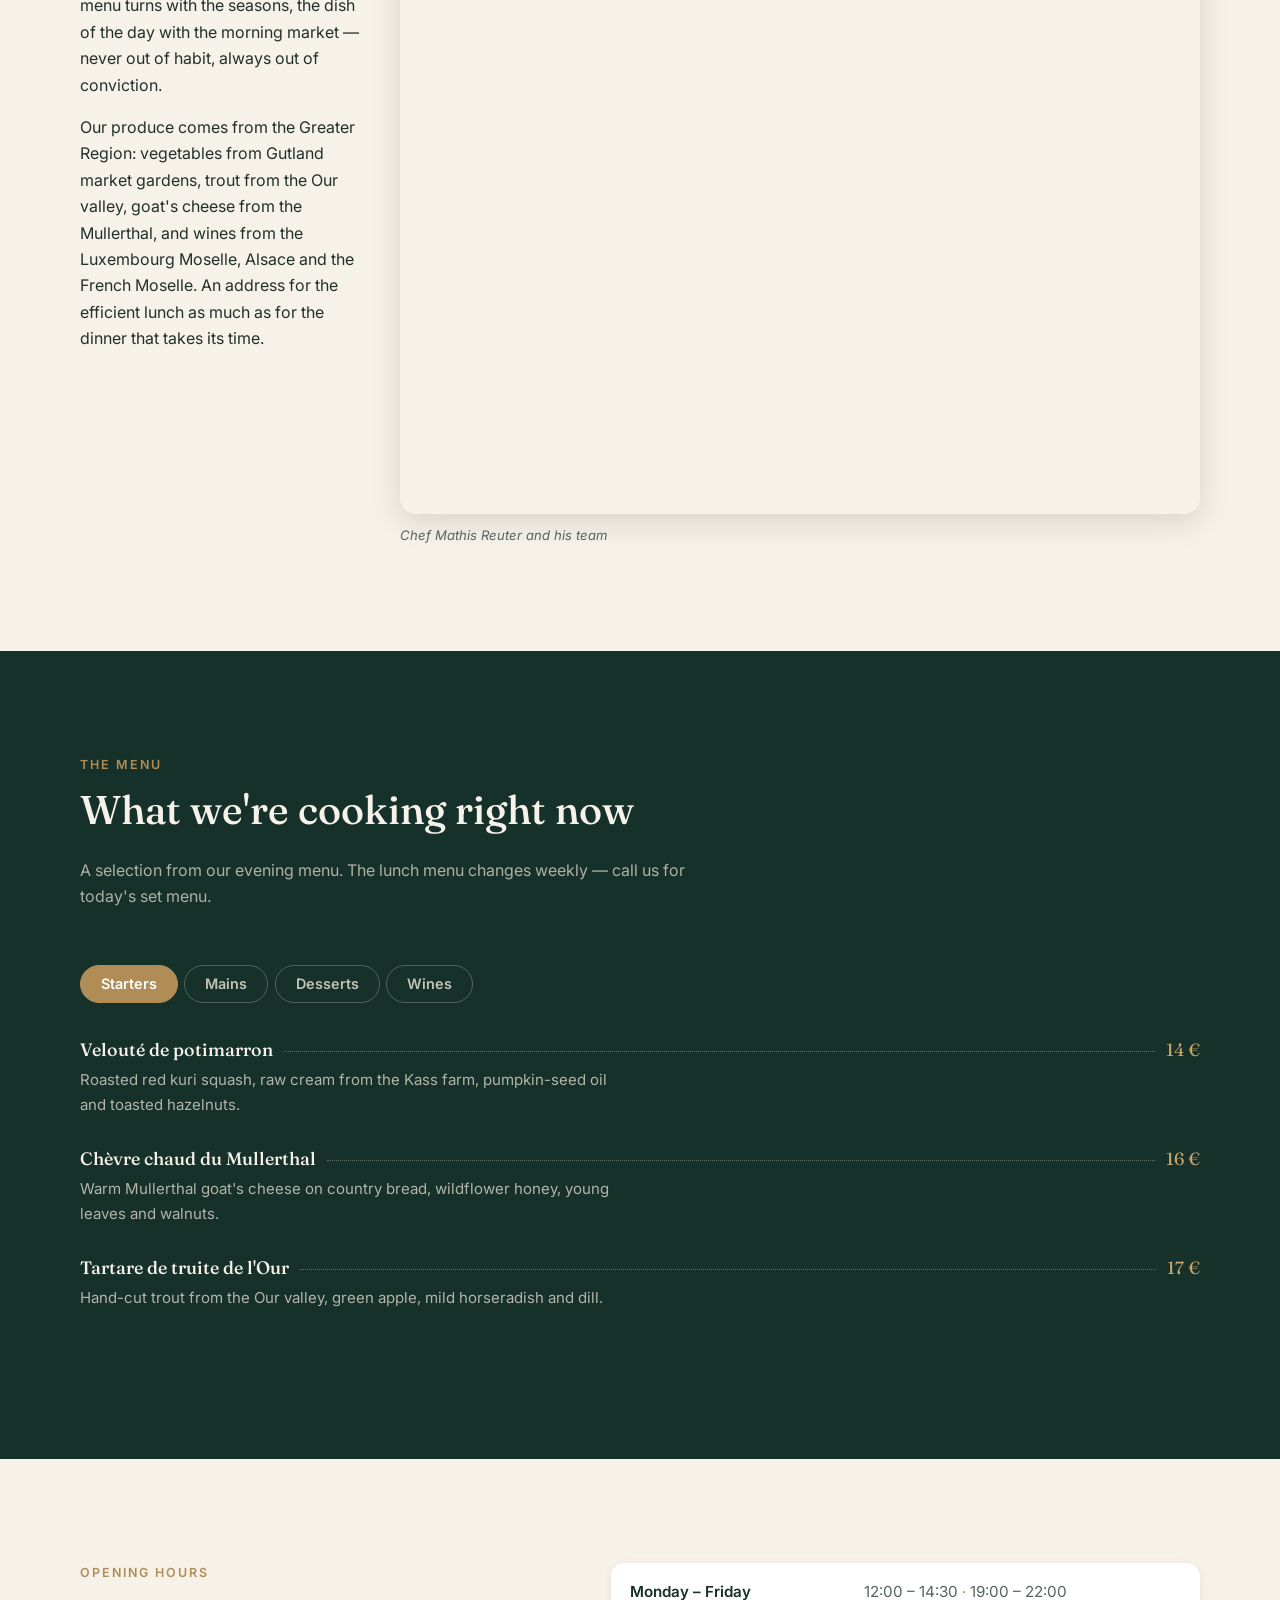
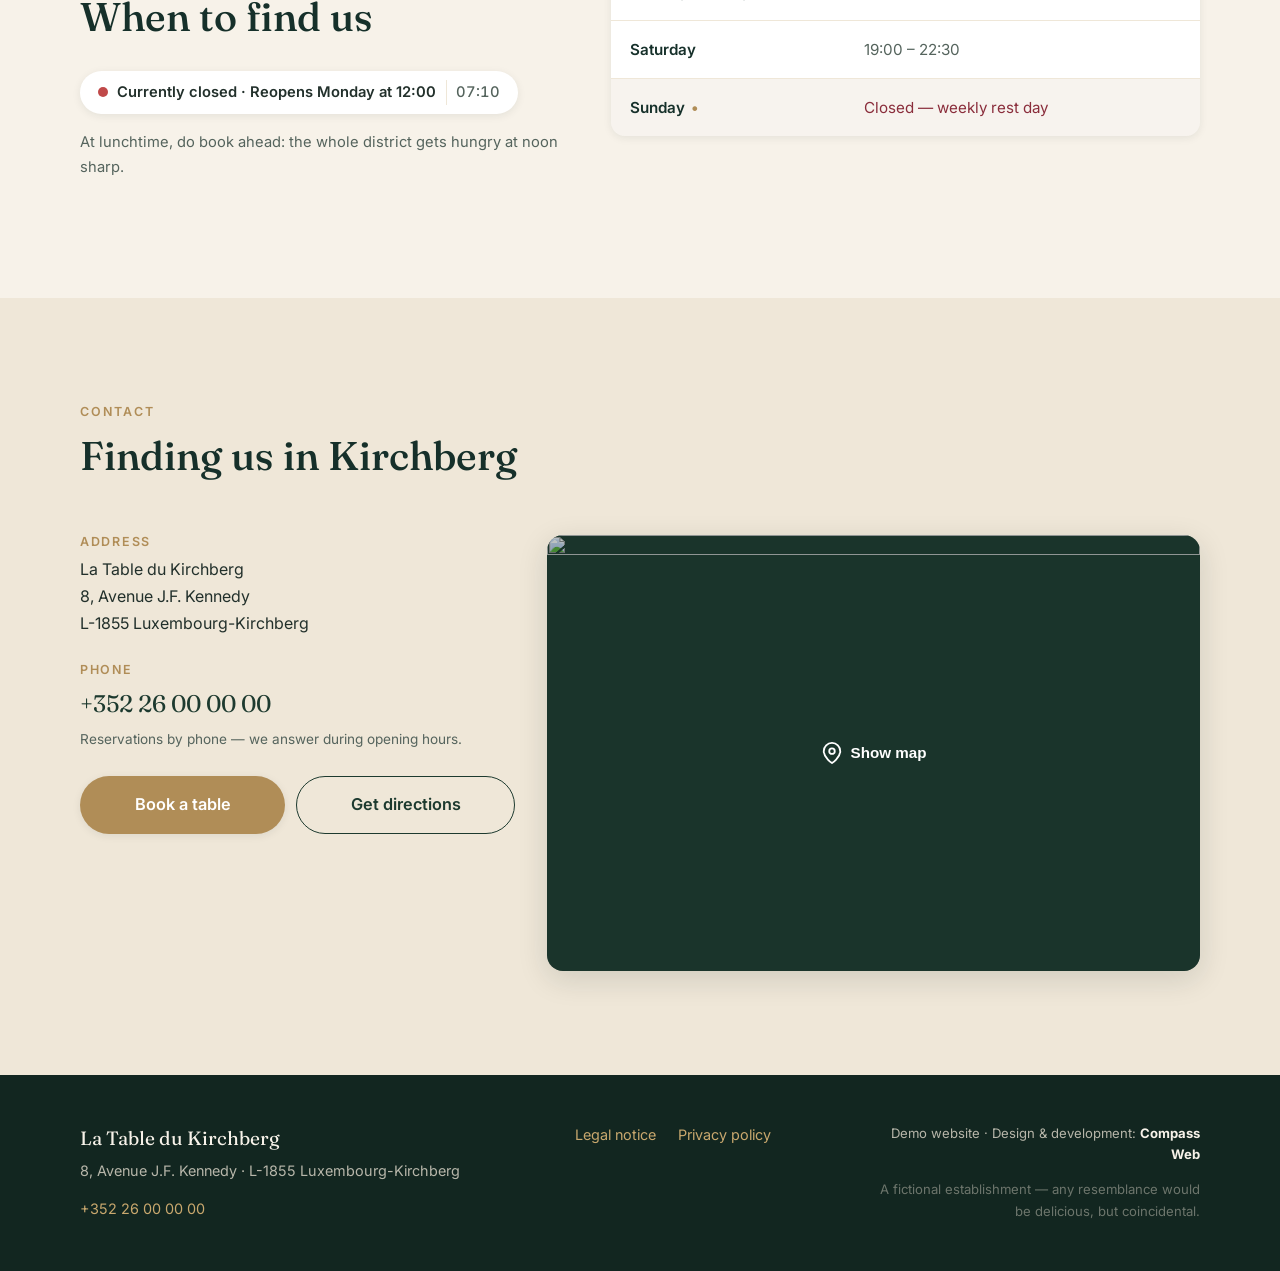
==== commit 1e4be476: "Mobile-first-Umbau: Sticky-Aktionsleiste, Karten-Fassade, Hero-Status Die Seite wird fast ausschließ" ====
--- a/index.html
+++ b/index.html
@@ -105,6 +105,11 @@
         <p class="eyebrow" data-i18n="hero.eyebrow">Brasserie contemporaine · Luxembourg-Kirchberg</p>
         <h1 data-i18n="hero.title">La cuisine de la Grande Région, au cœur du Kirchberg</h1>
         <p class="hero-sub" data-i18n="hero.subtitle">Produits de saison, producteurs régionaux et une carte qui suit le rythme du marché — déjeuner d'affaires le midi, dîner détendu le soir.</p>
+        <div class="status-badge hero-status" data-status>
+          <span class="status-dot" aria-hidden="true"></span>
+          <span class="status-text">…</span>
+          <span class="status-clock" aria-hidden="true"></span>
+        </div>
         <div class="hero-ctas">
           <a class="btn btn-primary btn-lg glow-once" href="tel:+35226000000" data-i18n="hero.ctaReserve">Réserver une table</a>
           <a class="btn btn-ghost btn-lg" href="#menu" data-i18n="hero.ctaMenu">Découvrir la carte</a>
@@ -304,15 +309,24 @@
               <a class="contact-phone" href="tel:+35226000000">+352 26 00 00 00</a>
               <p class="contact-note" data-i18n="contact.phoneNote">Réservations par téléphone.</p>
             </div>
-            <a class="btn btn-primary btn-lg" href="tel:+35226000000" data-i18n="nav.reserve">Réserver</a>
+            <div class="contact-actions">
+              <a class="btn btn-primary btn-lg" href="tel:+35226000000" data-i18n="nav.reserve">Réserver</a>
+              <a class="btn btn-outline btn-lg" href="https://www.google.com/maps/dir/?api=1&destination=8+Avenue+J.F.+Kennedy+L-1855+Luxembourg-Kirchberg"
+                 target="_blank" rel="noopener" data-i18n="contact.route">Voir l'itinéraire</a>
+            </div>
           </div>
 
           <div class="contact-map reveal">
-            <iframe
-              src="https://www.google.com/maps?q=Avenue%20J.F.%20Kennedy%2C%20L-1855%20Luxembourg-Kirchberg&output=embed"
-              width="600" height="450" style="border:0" loading="lazy"
-              referrerpolicy="no-referrer-when-downgrade"
-              title="Plan d'accès — Luxembourg-Kirchberg" id="mapFrame"></iframe>
+            <button type="button" class="map-facade" id="mapFacade"
+                    data-embed="https://www.google.com/maps?q=Avenue%20J.F.%20Kennedy%2C%20L-1855%20Luxembourg-Kirchberg&output=embed"
+                    data-i18n-aria="map.load">
+              <img src="https://placehold.co/900x600/1d3a2f/f5efe4?text=Karte+%3A+Luxembourg-Kirchberg"
+                   alt="" width="900" height="600" loading="lazy">
+              <span class="map-facade-play">
+                <svg viewBox="0 0 24 24" width="22" height="22" aria-hidden="true" fill="none" stroke="currentColor" stroke-width="2" stroke-linecap="round" stroke-linejoin="round"><path d="M21 10c0 7-9 13-9 13s-9-6-9-13a9 9 0 0 1 18 0z"/><circle cx="12" cy="10" r="3"/></svg>
+                <span data-i18n="map.load">Afficher la carte</span>
+              </span>
+            </button>
           </div>
         </div>
       </div>
@@ -338,6 +352,18 @@
     </div>
   </footer>
 
+  <!-- Feststehende Aktionsleiste — nur mobil, immer per Daumen erreichbar -->
+  <nav class="mobile-bar" aria-label="Aktionen">
+    <a class="mobile-bar-btn call" href="tel:+35226000000">
+      <svg viewBox="0 0 24 24" width="20" height="20" aria-hidden="true" fill="none" stroke="currentColor" stroke-width="2" stroke-linecap="round" stroke-linejoin="round"><path d="M22 16.92v3a2 2 0 0 1-2.18 2 19.79 19.79 0 0 1-8.63-3.07 19.5 19.5 0 0 1-6-6 19.79 19.79 0 0 1-3.07-8.67A2 2 0 0 1 4.11 2h3a2 2 0 0 1 2 1.72c.13.96.36 1.9.7 2.81a2 2 0 0 1-.45 2.11L8.09 9.91a16 16 0 0 0 6 6l1.27-1.27a2 2 0 0 1 2.11-.45c.91.34 1.85.57 2.81.7A2 2 0 0 1 22 16.92z"/></svg>
+      <span data-i18n="bar.call">Appeler</span>
+    </a>
+    <a class="mobile-bar-btn route" href="https://www.google.com/maps/dir/?api=1&destination=8+Avenue+J.F.+Kennedy+L-1855+Luxembourg-Kirchberg" target="_blank" rel="noopener">
+      <svg viewBox="0 0 24 24" width="20" height="20" aria-hidden="true" fill="none" stroke="currentColor" stroke-width="2" stroke-linecap="round" stroke-linejoin="round"><polygon points="3 11 22 2 13 21 11 13 3 11"/></svg>
+      <span data-i18n="bar.route">Itinéraire</span>
+    </a>
+  </nav>
+
   <button class="back-to-top" id="backToTop" type="button" aria-label="Retour en haut de page" data-i18n-aria="misc.backToTop">
     <svg viewBox="0 0 24 24" width="20" height="20" aria-hidden="true" fill="none" stroke="currentColor" stroke-width="2.5" stroke-linecap="round" stroke-linejoin="round"><path d="M18 15l-6-6-6 6"/></svg>
   </button>
--- a/style.css
+++ b/style.css
@@ -123,6 +123,15 @@
 .btn-ghost:hover { border-color: var(--cream); background: rgba(247, 242, 233, 0.1); transform: translateY(-2px); }
 .btn-ghost:active { transform: scale(0.98); }
 
+/* Outline-Variante für helle Hintergründe */
+.btn-outline {
+  background: transparent;
+  color: var(--green-800);
+  border-color: var(--green-800);
+}
+.btn-outline:hover { background: var(--green-800); color: var(--cream); transform: translateY(-2px); box-shadow: var(--shadow-sm); }
+.btn-outline:active { transform: scale(0.98); }
+
 /* dezenter Glow beim ersten Sichtbarwerden des Hero-CTAs */
 @keyframes glowOnce {
   0%, 100% { box-shadow: 0 0 0 0 rgba(176, 141, 87, 0); }
@@ -208,12 +217,16 @@
   border: 0;
   background: transparent;
   color: rgba(247, 242, 233, 0.75);
-  font: 600 0.72rem/1 var(--font-body);
+  font: 600 0.74rem/1 var(--font-body);
   letter-spacing: 0.04em;
   padding: 0.55rem 0.6rem;
   cursor: pointer;
   transition: background-color 200ms ease, color 200ms ease;
-  min-width: 40px;
+  display: inline-flex;
+  align-items: center;
+  justify-content: center;
+  min-width: 42px;
+  min-height: 44px; /* daumenfreundliches Tap-Ziel */
 }
 .lang-switch button:hover { color: var(--cream); }
 .lang-switch button.active {
@@ -602,7 +615,7 @@
   right: 1.1rem;
   bottom: 1.1rem;
   z-index: 90;
-  width: 46px; height: 46px;
+  width: 48px; height: 48px;
   border-radius: 50%;
   border: 0;
   background: var(--green-800);
@@ -638,6 +651,18 @@
 .no-observer .reveal { opacity: 1; transform: none; }
 
 /* =================== Responsive =================== */
+/* Sehr schmale Screens: Header kompakt halten */
+@media (max-width: 480px) {
+  .logo-text { display: none; }
+  .header-actions { gap: 0.4rem; }
+  /* Der feststehende Anrufen-Button unten übernimmt hier den CTA */
+  .btn-reserve { display: none; }
+  .lang-switch button {
+    min-width: 48px;
+    min-height: 48px;
+  }
+}
+
 @media (min-width: 640px) {
   .btn-reserve span { display: inline; }
   .about-grid { grid-template-columns: 1.15fr 0.85fr; }
@@ -653,6 +678,106 @@
   }
   .footer-links { justify-content: center; }
   .footer-demo { text-align: right; }
+}
+
+/* =================== Hero-Status =================== */
+.hero-status {
+  margin: 1.4rem auto 0;
+}
+
+/* =================== Kontakt-Aktionen =================== */
+.contact-actions {
+  display: flex;
+  flex-wrap: wrap;
+  gap: 0.7rem;
+}
+.contact-actions .btn { flex: 1 1 auto; }
+
+/* =================== Karten-Fassade =================== */
+.map-facade {
+  appearance: none;
+  border: 0;
+  padding: 0;
+  margin: 0;
+  width: 100%;
+  display: block;
+  position: relative;
+  cursor: pointer;
+  border-radius: 16px;
+  overflow: hidden;
+  box-shadow: var(--shadow-md);
+  background: var(--green-800);
+}
+.map-facade img {
+  width: 100%;
+  aspect-ratio: 3 / 2;
+  object-fit: cover;
+  display: block;
+  transition: transform 400ms var(--ease);
+}
+.map-facade:hover img { transform: scale(1.03); }
+.map-facade-play {
+  position: absolute;
+  inset: 0;
+  display: flex;
+  align-items: center;
+  justify-content: center;
+  gap: 0.5rem;
+  color: #fff;
+  font-weight: 600;
+  font-size: 0.95rem;
+  background: rgba(18, 38, 32, 0.28);
+}
+.map-facade-play svg { flex-shrink: 0; }
+.map-facade:focus-visible { outline: 3px solid var(--brass); outline-offset: 2px; }
+
+.map-embed {
+  width: 100%;
+  min-height: 340px;
+  border: 0;
+  border-radius: 16px;
+  box-shadow: var(--shadow-md);
+  display: block;
+}
+
+/* =================== Feststehende Mobile-Aktionsleiste =================== */
+.mobile-bar {
+  position: fixed;
+  left: 0; right: 0; bottom: 0;
+  z-index: 95;
+  display: flex;
+  gap: 0.5rem;
+  padding: 0.5rem 0.7rem;
+  padding-bottom: calc(0.5rem + env(safe-area-inset-bottom, 0px));
+  background: rgba(247, 242, 233, 0.97);
+  backdrop-filter: blur(8px);
+  -webkit-backdrop-filter: blur(8px);
+  box-shadow: 0 -4px 22px rgba(18, 38, 32, 0.18);
+}
+.mobile-bar-btn {
+  flex: 1;
+  display: flex;
+  align-items: center;
+  justify-content: center;
+  gap: 0.5rem;
+  min-height: 54px;
+  border-radius: 12px;
+  font-weight: 600;
+  font-size: 1rem;
+  text-decoration: none;
+  transition: transform 120ms var(--ease);
+}
+.mobile-bar-btn:active { transform: scale(0.97); }
+.mobile-bar-btn.call { background: var(--brass); color: #fff; }
+.mobile-bar-btn.route { background: transparent; color: var(--green-800); border: 1.5px solid var(--green-800); }
+
+/* Leiste nur auf Handy/Tablet; Platz freihalten, Back-to-top anheben */
+@media (min-width: 900px) {
+  .mobile-bar { display: none; }
+}
+@media (max-width: 899px) {
+  body { padding-bottom: 74px; }
+  .back-to-top { bottom: calc(84px + env(safe-area-inset-bottom, 0px)); }
 }
 
 /* =================== Reduced Motion =================== */
